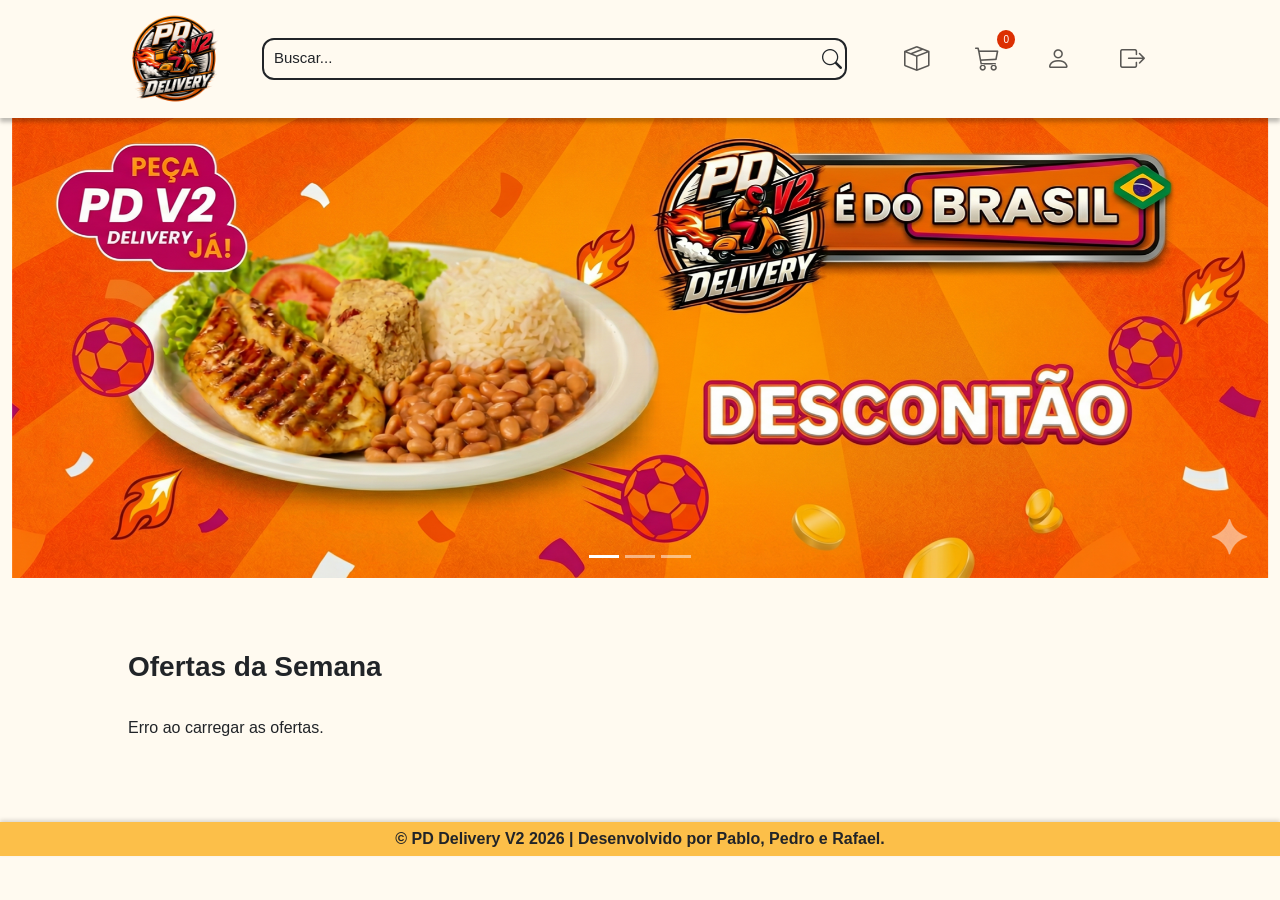
==== index.html @ e3798412 "Merge branch 'develop' into feat_13/tela_perfil" ====
<!doctype html>
<html lang="pt-br">
  <head>
    <meta charset="UTF-8" />
    <meta name="viewport" content="width=device-width, initial-scale=1.0" />
    <title>PD Delivery V2</title>
    <link rel="icon" href="assets/media/icons/fav-icon.png" type="image/png" />

    <!-- Bootstrap -->
    <link
      href="https://cdn.jsdelivr.net/npm/bootstrap@5.3.8/dist/css/bootstrap.min.css"
      rel="stylesheet"
      integrity="sha384-sRIl4kxILFvY47J16cr9ZwB07vP4J8+LH7qKQnuqkuIAvNWLzeN8tE5YBujZqJLB"
      crossorigin="anonymous"
    />
    <link
      rel="stylesheet"
      href="https://cdn.jsdelivr.net/npm/bootstrap-icons@1.13.1/font/bootstrap-icons.min.css"
    />

    <!-- Custom CSS -->
    <link rel="stylesheet" href="css/styles.css" />
    <link rel="stylesheet" href="css/header.css" />
    <link rel="stylesheet" href="css/footer.css" />
    <link rel="stylesheet" href="css/home.css" />

    <!-- Scripts -->
    <script
      src="https://cdn.jsdelivr.net/npm/bootstrap@5.3.8/dist/js/bootstrap.bundle.min.js"
      integrity="sha384-FKyoEForCGlyvwx9Hj09JcYn3nv7wiPVlz7YYwJrWVcXK/BmnVDxM+D2scQbITxI"
      crossorigin="anonymous"
    ></script>

    <!-- Custom JS -->
    <script type="module" src="./js/requiredAuthentication.js"></script>
    <script src="js/scripts.js" defer></script>
    <script type="module" src="/js/components/header.js"></script>
    <script type="module" src="/js/pages/home.js"></script>
    <script type="module" src="/js/components/productCard.js"></script>
  </head>
  <body>
    <!-- HEADER -->
    <header>
      <nav class="navbar navbar-expand-lg">
        <search class="containerSearch">
          <a class="navbar-brand d-block" href="/index.html">
            <img
              src="/assets/media/logo/Logo.png"
              alt="PD Delivery V2"
              id="logo"
            />
          </a>

          <form
            action="/busca/busca-produto.html"
            class="d-flex position-relative inputForm"
          >
            <input
              type="text"
              name="query"
              class="form-control pe-5"
              placeholder="Buscar..."
              aria-label="Pesquisar produtos"
            />
            <button class="btn" type="submit" id="button-search-desktop">
              <i class="bi bi-search"></i>
            </button>
          </form>

          <ul class="navbar-nav align-items-center">
            <li class="nav-item d-block">
              <a href="/pedidos/index.html" class="nav-link"
                ><i class="bi bi-box-seam"></i
              ></a>
            </li>

            <li class="nav-item position-relative">
              <a href="/carrinho/index.html" class="nav-link"
                ><i class="bi bi-cart3"></i
              ></a>
              <span class="cart-badge">0</span>
            </li>

              <li class="nav-item d-block iconProfile">
                <a href="/perfil/perfil.html" class="nav-link"
                  ><i class="bi bi-person"></i
                ></a>
              </li>

              <li class="nav-item d-block logoutLink">
                <a
                  href="/index.html"
                  class="btn nav-link logoutBtn"
                  style="
                    cursor: pointer;
                    border: none;
                    background: none;
                    padding: 0.5rem 0.75rem;
                    "
                >
                  <i class="bi bi-box-arrow-right"></i>
                </a>
              </li>
            </ul>
          </search>
      </nav>
    </header>

    <!-- HERO -->
    <section
      id="carouselIndicators"
      class="carousel slide carousel-fade mLarge"
      data-bs-ride="carousel"
      data-bs-touch="true"
    >
      <div class="carousel-indicators">
        <button
          type="button"
          data-bs-target="#carouselIndicators"
          data-bs-slide-to="0"
          class="active"
          aria-current="true"
          aria-label="Slide 1"
        ></button>
        <button
          type="button"
          data-bs-target="#carouselIndicators"
          data-bs-slide-to="1"
          aria-label="Slide 2"
        ></button>
        <button
          type="button"
          data-bs-target="#carouselIndicators"
          data-bs-slide-to="2"
          aria-label="Slide 3"
        ></button>
      </div>

      <div class="carousel-inner">
        <article class="carousel-item active">
          <a href="#">
            <img
              src="/assets/media/images/tela-principal/slide-01.png"
              class="w-100 sl-d"
              alt="banner promocional de comidas brasileiras"
            />
            <img
              src="/assets/media/images/tela-principal/slide-01.png"
              class="w-100 sl-m"
              alt="banner promocional de comidas brasileiras"
            />
          </a>
        </article>

        <article class="carousel-item">
          <a href="#">
            <img
              src="/assets/media/images/tela-principal/slide-02.png"
              class="w-100 sl-d"
              alt="banner da seleção de pizzas"
            />
            <img
              src="/assets/media/images/tela-principal/slide-02.png"
              class="w-100 sl-m"
              alt="banner da seleção de pizzas"
            />
          </a>
        </article>

        <article class="carousel-item">
          <a href="#">
            <img
              src="/assets/media/images/tela-principal/slide-03.png"
              class="w-100 sl-d"
              alt="banner da sobremesa do dia"
            />
            <img
              src="/assets/media/images/tela-principal/slide-03.png"
              class="w-100 sl-m"
              alt="banner da sobremesa do dia"
            />
          </a>
        </article>
      </div>

      <button
        class="carousel-control-prev d-none d-md-flex"
        type="button"
        data-bs-target="#carouselIndicators"
        data-bs-slide="prev"
      >
        <!-- <i class="bi bi-chevron-left"  aria-hidden="true"></i> -->
        <span class="visually-hidden">Anterior</span>
      </button>

      <button
        class="carousel-control-next d-none d-md-flex"
        type="button"
        data-bs-target="#carouselIndicators"
        data-bs-slide="next"
      >
        <!-- <i class="bi bi-chevron-right"  aria-hidden="true"></i> -->
        <span class="visually-hidden">Próximo</span>
      </button>
    </section>

    <main>
      <!-- OFERTAS SEMANA -->
      <section id="ofertas" class="ofertas">
        <h2 class="title">Ofertas da Semana</h2>

        <div id="cardapio" class="containerCardapio row">
          <!-- CARD PRODUTO -->
        </div>
      </section>
    </main>

    <footer class="bgSecondary">
      <p class="textCenter">
        © PD Delivery V2 2026 | Desenvolvido por Pablo, Pedro e Rafael.
      </p>
    </footer>
  </body>
</html>
---- css/styles.css ----
* {
    margin: 0;
    padding: 0;
    box-sizing: border-box;
    font-family: "DM Sans", sans-serif;
}

html {
    font-size: 62.5%;
}

/* GLOBAL - THEME TOKENS */
:root {
    --txt: #212428;
    --txtLight: #ffffff;
    --txtDark: #212428;
    --txtMuted: #616161;
    --bg: #fffaf0;
    --bg-light: #fffaf0;
    --bg-dark: #141414;
    --bg-header: #fffaf0;
    --bg-card: #E8E8E8;
    --primary: #DC2F02;
    --secondary: #FCBF49;
    --tertiary: #FBD38D;
    --rosa: #D62828;
    --azul: #003049;
    --preto-padrao: #212428;

}

/* GLOBAL - BASE */
body {
    background-color: var(--bg);
    color: var(--txt);
    overflow-x: hidden;
}

/* GLOBAL - DARK MODE OVERRIDES */
body.darkMode {
    --txt: #ffffff;
    --txtLight: #ffffff;
    --txtDark: #000000;
    --txtMuted: #919191;
    --bg: #141414;
    --bg-light: #fffaf0;
    --bg-dark: #141414;
    --bg-header: #141414;
    --bg-card: #252525;
    --primary: #DC2F02;
    --secondary: #FCBF49;
    --tertiary: #FBD38D;
    --rosa: #D62828;
    --azul: #003049;
    --preto-padrao: #212428;
}

.themeToggle {
    display: inline-flex;
    align-items: center;
    gap: 0.5rem;
    border: none;
    background-color: transparent;
    font-weight: 600;
    cursor: pointer;
    transition: all 0.3s ease;
    color: var(--txt);
}

.themeToggle:hover {

    color: var(--txtLight);
}

body.darkMode .themeToggle {
    background-color: transparent;
    color: var(--txt);

}

body.darkMode .themeToggle:hover {
    background-color: transparent;
    color: var(--txtLight);
}

/* GLOBAL - BACKGROUND UTILITIES */
.bg {
    background-color: var(--bg);
    color: var(--txt);
}

.bgLight {
    background-color: var(--bg-light);
    color: var(--txtDark);
}

.bgDark {
    background-color: var(--bg-dark);
    color: var(--txtLight);
}

.bgPrimary {
    background-color: var(--primary);
    color: var(--txtLight);
}

.bgSecondary {
    background-color: var(--secondary);
    color: var(--txt);
}

.bgTertiary {
    background-color: var(--tertiary);
    color: var(--txt);
}

.bgHeader {
    background-color: var(--bg-header);
    color: var(--txt);
}

.txtLight {
    color: var(--txtLight);
}

.txtDark {
    color: var(--txt);
}

.txtMuted {
    color: var(--txtMuted);
}

.txtInvisible {
    color: transparent;
}

.btnPrimary {
    background-color: var(--primary);
    color: var(--txtLight);
    border: none;
    text-decoration: none;
    padding: 10px 24px;
    border-radius: 12px;
    cursor: pointer;
    transition: background-color 0.3s ease;
    display: inline-block;
}

.btnPrimary.disable {
    background-color: var(--txtMuted);
    color: var(--bg);
    pointer-events: none;
}

.btnPrimary:hover {
    background: #DC2F02;
    box-shadow: 0 0 12px 0 #DC2F02;
}

.btnPrimary:active {
    border-radius: 12px;
    background: #DC2F02;
    box-shadow: -4px 4px 2px 0 rgba(0, 0, 0, 0.25) inset;
}

.btnPrimaryOutline {
    background-color: transparent;
    display: inline-block;
    color: var(--primary);
    border: 3px solid var(--primary);
    padding: 8px 22px;
    border-radius: 12px;
    cursor: pointer;
    transition:
        all 0.1s ease,
        color 0.1s ease;
}

.btnPrimaryOutline:hover {
    background-color: var(--primary) !important;
    color: var(--txtLight) !important;
    border: 3px solid var(--primary) !important;
}

.btnPrimaryOutline:active {
    border-radius: 12px;
    background: transparent;
    box-shadow: 0 0 0 3px rgba(255, 0, 0, 0.25);
}

.btnPrimaryOutline.darkmode:hover {
    background-color: var(--primary) !important;
    color: var(--txtLight) !important;
    border: 3px solid var(--txt) !important;
}

.btnSecondary {
    background-color: var(--azul);
    color: var(--txtLight);
    border: none;
    text-decoration: none;
    padding: 10px 24px;
    border-radius: 12px;
    cursor: pointer;
    transition: background-color 0.3s ease;
    display: inline-block;
}

.btnSecondary:hover {
    background: var(--azul);
    box-shadow: 0 0 12px 0 var(--azul);
}

.btnSecondary:active {
    border-radius: 12px;
    background: var(--azul);
    box-shadow: -4px 4px 2px 0 rgba(0, 0, 0, 0.25) inset;
}

.btnSecondaryOutline {
    background-color: transparent;
    display: inline-block;
    color: var(--azul);
    border: 3px solid var(--azul);
    padding: 8px 22px;
    border-radius: 12px;
    cursor: pointer;
    transition:
        all 0.1s ease,
        color 0.1s ease;
}

.btnSecondaryOutline:hover {
    background-color: var(--azul) !important;
    color: var(--txtLight) !important;
    border: 3px solid var(--azul) !important;
}

.btnSecondaryOutline:active {
    border-radius: 12px;
    background: transparent;
    box-shadow: 0 0 0 3px rgba(0, 48, 73, 0.25);
}

.btnSecondaryOutline.darkmode:hover {
    background-color: var(--azul) !important;
    color: var(--txtLight) !important;
    border: 3px solid var(--txt) !important;
}

.link2 {
    color: var(--txt);
    font-weight: 600;
    text-decoration: none;
    cursor: pointer;
}

.link {
    color: var(--primary);
    text-decoration: none;
    cursor: pointer;
    transition: color 0.3s ease;
}

.link:hover {
    color: rgb(255, 94, 0);
}

.link.darkmode {
    color: var(--tertiary);
}

.link.darkmode:hover {
    color: var(--primary);
}


.mainTitle {
    font-size: 42px;
    font-weight: bold;
}

.title {
    font-size: 28px;
    font-weight: bold;
}

.subTitle {
    font-size: 32px;
    font-weight: 600;
}

.subTitleCard {
    font-size: 18px;
    font-weight: 600;
}

.cardTitle {
    font-size: 24px;
    font-weight: bold;
}

.subTitleCard {
    font-size: 20px;
    font-weight: 600;
}

.cardLabel {
    font-size: 16px;
    font-weight: normal;
}

.btnText {
    font-size: 20px;
    font-weight: 600;
}

.textCenter {
    text-align: center;
}

.font36 {
    font-size: 36px;
    font-weight: bold;
}

.font20 {
    font-size: 20px;
    font-weight: normal;
}

.txtFooter {
    font-size: 14px;
    color: var(--txtMuted);
}

p {
    font-size: 1.6rem;
}

.mLarge {
    margin-bottom: 72px;
}

.mSmall {
    margin-bottom: 32px;
}

.mb24 {
    margin-bottom: 24px;
}

.red {
    color: var(--primary);
}

input,
textarea,
input.form-control {
    padding: 0px 10px !important;
    border-radius: 12px !important;
    border: 2px solid var(--txt) !important;
    outline: none;
    background-color: transparent !important;
    color: var(--txt) !important;
    font-size: 1.2rem;
    max-height: 45px;
}

input::placeholder,
textarea::placeholder {
    color: var(--txtMuted-dark) !important;
    font-size: 1.5rem;
}

input:focus,
textarea:focus {
    background-color: var(--text-dark) !important;
    color: var(--txt) !important;
    box-shadow: 0 0 0 0.2rem rgba(110, 159, 216, 0.25);
}

select {
    padding: 10px !important;
    color: var(--txtMuted) !important;
    border-radius: 12px !important;
    border: 2px solid var(--secondary) !important;
    outline: none !important;
    background-color: var(--bg) !important;
}

@media (max-width: 992px) {

    .btnPrimary {
        padding: 8px 14px;
    }

    .btnPrimaryOutline {
        padding: 8px 14px;
    }

    .btnSecondary {
        padding: 8px 14px;
    }

    .btnSecondaryOutline {
        padding: 8px 14px;
    }

    .mainTitle {
        font-size: 28px;
        font-weight: bold;
    }

    .subTitle {
        font-size: 18px;
        font-weight: 600;
    }

    .title {
        font-size: 28px;
        font-weight: bold;
    }

    .cardTitle {
        font-size: 22px;
        font-weight: bold;
    }

    .subTitleCard {
        font-size: 18px;
        font-weight: 600;
    }

    .cardLabel {
        font-size: 14px;
    }

    .btnText {
        font-size: 18px;
        font-weight: 600;
    }

    .mLarge {
        margin-bottom: 48px;
    }

    .mSmall {
        margin-bottom: 26px;
    }

}

@media (max-width: 576px) {

    .btnPrimary {
        font-size: small;
        padding: 8px 12px;
    }

    .btnPrimaryOutline {
        padding: 8px 12px;
    }

    .btnSecondary {
        padding: 8px 12px;
    }

    .btnSecondaryOutline {
        padding: 8px 12px;
    }

    .mainTitle {
        font-size: 26px;
        font-weight: bold;
    }

    .subTitle {
        font-size: 16px;
        font-weight: 600;
    }

    .subTitleCard {
        font-size: 16px;
        font-weight: 600;
    }

    .title {
        font-size: 24px;
        font-weight: bold;
    }

    .cardTitle {
        font-size: 20px;
    }

    .cardLabel {
        font-size: 12px;
    }
    
    p {
        font-size: 1.4rem;
    }

    .mLarge {
        margin-bottom: 32px;
    }

    .mSmall {
        margin-bottom: 12px;
    }
}


.loading{
    position: fixed;
    z-index: 999;
    top: 0;
    left:0;
    width: 100vw;
    height: 100vh;
    background-color: rgba(0, 0, 0, 0.6);
    display: flex;
    align-items: center;
    justify-content: center;
}

.hide{
    display: none;
}

.loading .spinner-content{
    width: 60px;
    height: 60px;
    background-color: var(--primary);
    border-radius: 12px;
    display: flex;
    align-items: center;
    justify-content: center;
}
---- css/header.css ----
header {
    width: 100%;
    display: flex;
    justify-content:space-around;
    background-color: var(--bg-header);
    z-index: 100;
    padding-top: 1rem;
    padding-bottom: 1rem;
    position: fixed;

    margin: 0;
    top: 0;
}

header .navbar {
    display: flex;
    flex-direction: row;
    align-items: center;
    justify-content: space-around;
    width: 100%;
    max-width: 1400px;
    padding: 2.5rem 2rem;
}

header .navbar #logo {
    height: auto;
    width: 54px;

}

header .navbar .containerSearch {
    display: flex;
    justify-content: space-around;
    width: 90%;
    flex-grow: 1;
}

header .navbar .containerSearch ul {
    display: flex;
    flex-direction: row;
    align-items: center;
    justify-content: center;
    gap: 1.6rem;
}

header .navbar .containerSearch .inputForm {
    position: relative !important;
    display: flex;
    width: 100%;
    margin-right: 2rem;
}

header .navbar .containerSearch input {
    width: 100%;
    height: 42px;
    border: 2px solid var(--bg);
    border-radius: 8px;
    padding: 0.8rem 50px 0.8rem 1rem !important;
    margin: 1rem 0;
}

header span.cart-badge {
    position: absolute;
    top: -5px;
    right: -10px;
    background-color: var(--primary);
    color: white;
    border-radius: 50%;
    padding: 2px 6px;
    font-size: 10px;
}

header .navbar .containerSearch .inputForm button {
    position: absolute !important;
    right: 5px;
    top: 50% !important;
    transform: translateY(-50%) !important;
    background: transparent !important;
    border: none !important;
    padding: 0;
    height: 100%;
    width: 40px;
    display: flex;
    align-items: center;
    justify-content: center;
    z-index: 10;
    cursor: pointer;
}

header .navbar .containerSearch input::placeholder {
    color: var(--txt-muted);
}

header .navbar .containerSearch button i {
    font-size: 2rem;
    font-weight: bold;
}

header .navbar i {
    font-size: 2rem;
    font-weight: bold;
}

header .navbar .navbar-toggler {
    border: none;
    color: var(--primary) !important;
    font-size: 2rem;
    background-color: transparent;
    width: 40px;
}

.navbar-toggler-icon {
    background-image: url("data:image/svg+xml;charset=utf8,%3Csvg viewBox='0 0 32 32' xmlns='http://www.w3.org/2000/svg'%3E%3Cpath stroke='rgb(153, 1, 0)' stroke-width='2' stroke-linecap='round' stroke-miterlimit='10' d='M4 8h24M4 16h24M4 24h24'/%3E%3C/svg%3E") !important;
}

header .navbar #navbarNav li a {
    position: relative;
    color: var(--secondary);
    font-size: 20px;
    text-decoration: none;
    list-style: none;
}

header .navbar #navbarNav li a::after {
    content: "";
    position: absolute;
    width: 0;
    height: 2px;
    bottom: -4px;
    left: 0;
    transition: all 0.3s ease-out;
}

.containerSearch .navbar-nav li a:hover::after {
    width: 98%;
}

.containerSearch .navbar-nav li a {
    position: relative;
    font-size: 1.6rem;
    text-decoration: none;
    list-style: none;
}

menu ul {
    display: flex;
    flex-direction: row;
    align-items: flex-start;
    justify-content: flex-start;
    gap: 1rem;
}



@media (min-width: 768px) {

    header {
        border-radius: 0px;
        box-shadow: 0 4px 4px 0 rgba(0, 0, 0, 0.25);
        position: relative;
    }

    header .navbar {
        padding: 1.8rem 12.8rem;
    }

    header .navbar {
        display: flex;
        flex-direction: column;
        align-items: center;
        justify-content:stretch;
        gap: 1rem;
        margin: 0;
        padding: 0 128px;

    }

    header .navbar #logo {
        height: auto;
        width: 92px;

    }

    header .navbar .containerSearch {
        display: flex;
        flex-direction: row;
        align-items: center;
        justify-content: space-between;
        gap: 3.2rem;
        width: 100%;
        flex-grow: 1;
    }

    header .navbar .containerSearch .inputForm {
        width: 100%;
        margin-right: 0;
    }


    header .navbar i {
        font-size: 2.5rem;
        font-weight: bold;
        color: var(--preto-fosco);
        margin-left: 2rem;
    }


    header .navbar .containerSearch .navbar-nav li a {
        display: flex;
        flex-direction: row;
        align-items: center;
        justify-content: center;
        gap: 0.8rem;
        white-space: nowrap;
        font-size: 2.6rem;
    }

    header .navbar #navbarNav li a:hover,
    .nav-item:hover>a,
    .nav-item:hover>a>i {
        color: var(--tertiary) !important;
    }

    header .navbar #navbarNav li a::after,
    .nav-link::after {
        content: "";
        position: absolute;
        width: 0;
        height: 2px;
        bottom: 0;
        left: 0;
        background: var(--primary);
        transition: all 0.3s ease-out;
    }

    header .navbar #navbarNav li a:hover::after {
        width: 90%;
    }

    header .navbar .navbar-nav,
    header .navbar #navbarNav li a i {
        color: var(--secondary);
        white-space: nowrap;
    }

}

/* DARK MODE - HEADER  */

body.darkMode header .navbar #navbarNav li a,
body.darkMode header .navbar .containerSearch .navbar-nav li a,
body.darkMode header .navbar i,
body.darkMode header .navbar .containerSearch button i {
    color: var(--txtLight) !important;
}

body.darkMode header .navbar #navbarNav li a::after,
.nav-link::after {
    background: var(--txtLight);
}


body.darkMode .navbar-toggler-icon {
    filter: invert(1) brightness(500%);
}
---- css/footer.css ----
footer {
  padding: 0.5rem;
  display: flex;
  justify-content: center;
  align-items: center;
  box-shadow: 0 -2px 4px rgba(0, 0, 0, 0.15);
  vertical-align: middle;
  margin-top: 7.2rem;
}

footer p {
  margin: 0;
  font-weight: 600;
}

@media (max-width: 768px) {
  footer {
    margin-top: 3.2rem;
  }
}
---- css/home.css ----
/* HERO - carousel */

@media(min-width:577px) {
  .sl-d {
    display: block;
    max-height: 460px;
    object-fit: contain;
  }

  .sl-m {
    display: none;
  }
}


@media(max-width:767px) {
  .sl-m {
    display: block;
    max-height: 350px;
    margin-top: 128px;
    object-fit: contain;
  }

  .sl-d {
    display: none;
  }
}

.carousel-control-prev i {
  background-color: var(--bg-light);
  color: var(--azul);
  font-size: 2.2rem;
  font-weight: 900;
  border-radius: 20%;
  padding: 0.5rem;
}

.carousel-control-next i {
  background-color: var(--bg-light);
  color: var(--azul);
  font-size: 2.2rem;
  font-weight: 900;
  border-radius: 20%;
  padding: 0.5rem;
}

/* CARD PRODUTO */
.cardProduto {
  position: relative;
  border-radius: 12px;
  overflow: hidden;
  box-shadow: 0 4px 4px 0 rgba(0, 0, 0, 0.25);
  transition: transform 0.2s ease, box-shadow 0.2s ease;
  width: 200px;
  background-color: var(--bg-light);
  padding: 0;
}

.containerImgProduto {
  position: relative;
  width: 100%;
}

.cardProduto .imgProduto {
  width: 100%;
  height: 143px;
  object-fit: cover;
}

.btnFavorito {
  position: absolute;
  top: 12px;
  left: 12px;
  background: transparent;
  border: none;
  cursor: pointer;
  padding: 0;
  z-index: 2;
  transition: transform 0.2s ease;
}

.btnFavorito .iconeFavorito {
  font-size: 2.2rem;
  color: var(--bg-light);

  filter: drop-shadow(0px 2px 4px rgba(0, 0, 0, 0.6));
  transition: color 0.3s ease;
}

.btnFavorito:hover {
  transform: scale(1.1);
}

.cardProduto .infoProduto {
  padding: 12px;
}

.cardProduto .infoProduto .nomeProduto {
  font-size: 1.8rem;
}

.cardProduto .infoProduto .precoProduto {
  font-size: 1.6rem;
  margin: 0;
}

.precoOriginal {
  text-decoration: line-through;
  color: #999;
  font-size: 1.2rem;
}

@media(max-width: 576px) {

  .cardProduto {
    width: 162px;
  }


  .cardProduto .imgProduto {
    height: 136px;
  }

  .cardProduto .infoProduto {
    padding: 0.8rem;
  }

  .cardProduto .infoProduto .nomeProduto {
    font-size: 1.6rem;
  }

  .cardProduto .infoProduto .precoProduto {
    margin: 0;
  }

}

main {
  max-width: 1440px;
  margin: 0 auto;
}

/* OFERTAS SEMANA */
.ofertas {
  display: flex;
  flex-direction: column;
  gap: 3.2rem;
  margin: 0 12.8rem;
}

.ofertas .title {
  margin: 0;
}

.containerCardapio {
  display: flex;
  flex-direction: row;
  gap: 2.4rem;
}

@media(max-width: 768px) {
  .ofertas {
    margin: 0 6.4rem;
  }
}

@media(max-width: 576px) {
  .ofertas {
    gap: 2.4rem;
    margin: 0 2.4rem;
  }

  .ofertas .title {
    margin: 0;
  }

  .containerCardapio {
    gap: 1.2rem;
  }
}
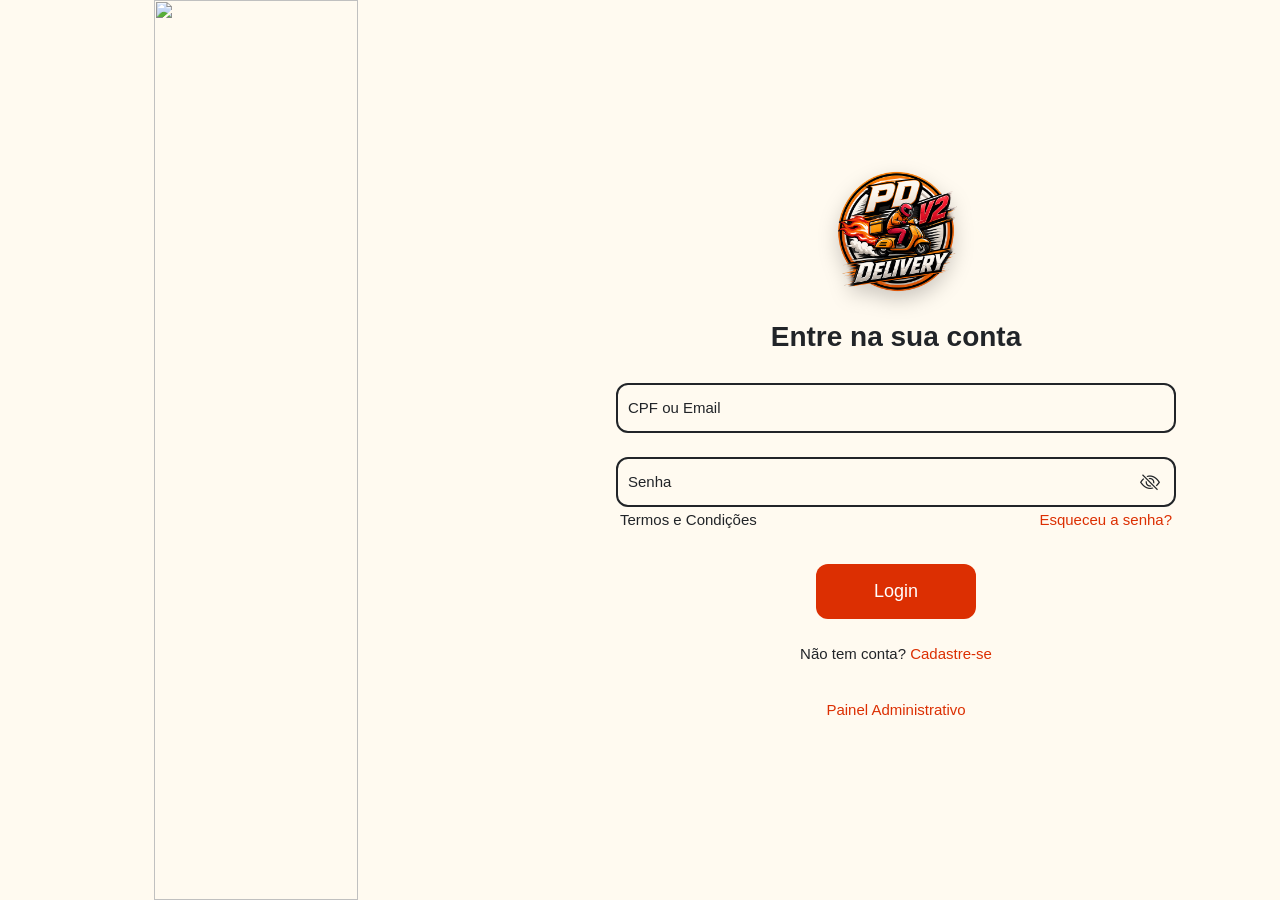
==== commit bb02e53b: "feat: tela de busca" ====
--- a/index.html
+++ b/index.html
@@ -52,7 +52,7 @@
           </a>
 
           <form
-            action="/busca/busca-produto.html"
+            action="/busca/index.html"
             class="d-flex position-relative inputForm"
           >
             <input
@@ -215,7 +215,7 @@
       </section>
     </main>
 
-    <footer class="bgSecondary">
+    <footer>
       <p class="textCenter">
         © PD Delivery V2 2026 | Desenvolvido por Pablo, Pedro e Rafael.
       </p>
--- a/css/styles.css
+++ b/css/styles.css
@@ -365,7 +365,7 @@
     background-color: transparent !important;
     color: var(--txt) !important;
     font-size: 1.2rem;
-    max-height: 45px;
+    max-height: 50px;
 }
 
 input::placeholder,
@@ -385,7 +385,7 @@
     padding: 10px !important;
     color: var(--txtMuted) !important;
     border-radius: 12px !important;
-    border: 2px solid var(--secondary) !important;
+    border: 2px solid var(--primary) !important;
     outline: none !important;
     background-color: var(--bg) !important;
 }
@@ -450,6 +450,13 @@
         margin-bottom: 26px;
     }
 
+}
+
+
+@media (max-width: 768px) {
+    main {
+        margin-top: 15rem !important;
+    }
 }
 
 @media (max-width: 576px) {
--- a/css/footer.css
+++ b/css/footer.css
@@ -1,3 +1,7 @@
+main {
+  min-height: calc(100vh - 29.7rem);
+}
+
 footer {
   padding: 0.5rem;
   display: flex;
--- a/css/home.css
+++ b/css/home.css
@@ -67,29 +67,6 @@
   object-fit: cover;
 }
 
-.btnFavorito {
-  position: absolute;
-  top: 12px;
-  left: 12px;
-  background: transparent;
-  border: none;
-  cursor: pointer;
-  padding: 0;
-  z-index: 2;
-  transition: transform 0.2s ease;
-}
-
-.btnFavorito .iconeFavorito {
-  font-size: 2.2rem;
-  color: var(--bg-light);
-
-  filter: drop-shadow(0px 2px 4px rgba(0, 0, 0, 0.6));
-  transition: color 0.3s ease;
-}
-
-.btnFavorito:hover {
-  transform: scale(1.1);
-}
 
 .cardProduto .infoProduto {
   padding: 12px;
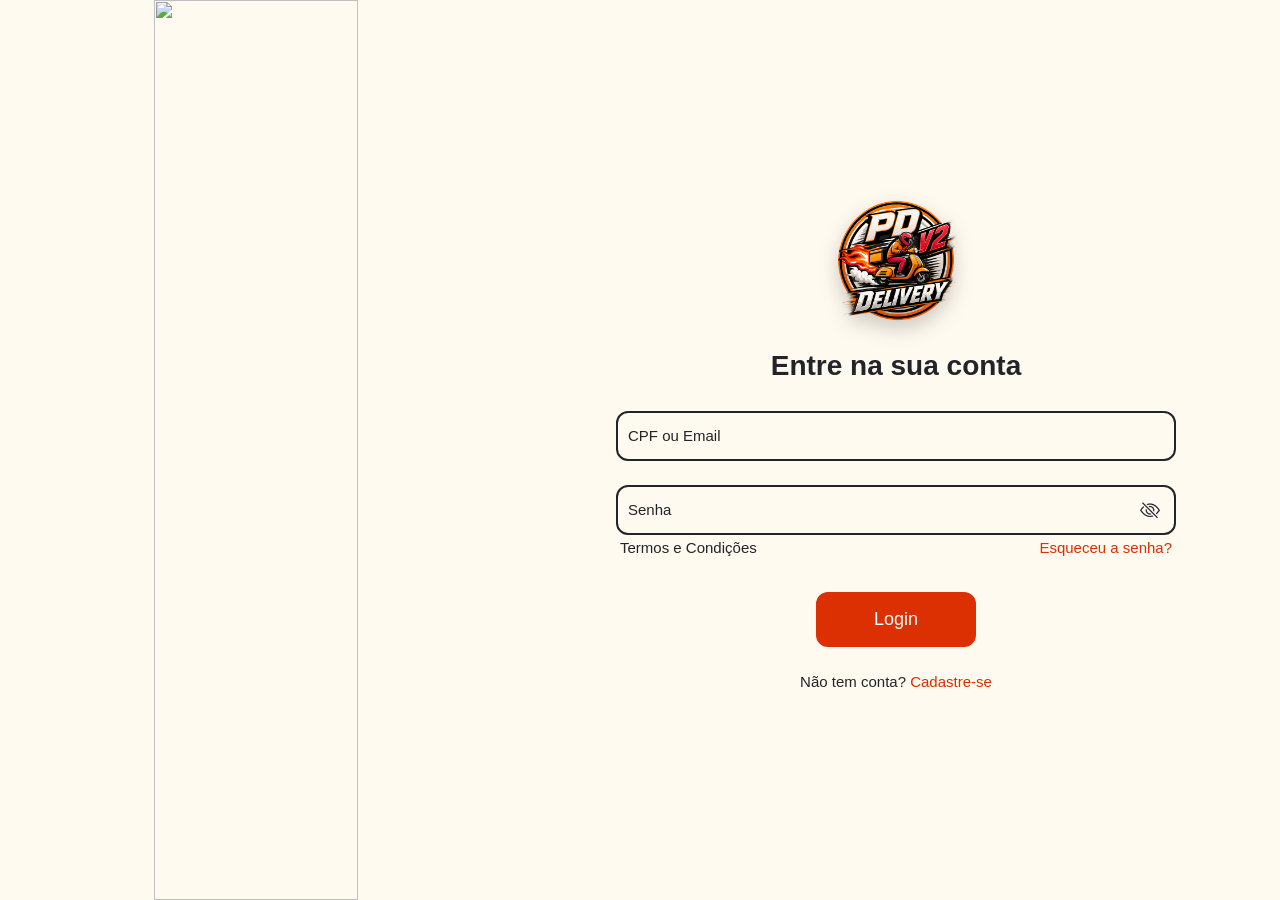
==== commit 8bbbc809: "fix: remover script desnecessário e corrigir classes de controle do carousel" ====
--- a/index.html
+++ b/index.html
@@ -33,7 +33,6 @@
 
     <!-- Custom JS -->
     <script type="module" src="./js/requiredAuthentication.js"></script>
-    <script src="js/scripts.js" defer></script>
     <script type="module" src="/js/components/header.js"></script>
     <script type="module" src="/js/pages/home.js"></script>
     <script type="module" src="/js/components/productCard.js"></script>
@@ -59,7 +58,7 @@
               type="text"
               name="query"
               class="form-control pe-5"
-              placeholder="Buscar..."
+              placeholder="O que você está procurando?"
               aria-label="Pesquisar produtos"
             />
             <button class="btn" type="submit" id="button-search-desktop">
@@ -184,7 +183,7 @@
       </div>
 
       <button
-        class="carousel-control-prev d-none d-md-flex"
+        class="carousel-control-prev d-lgnone d-md-flex"
         type="button"
         data-bs-target="#carouselIndicators"
         data-bs-slide="prev"
@@ -194,7 +193,7 @@
       </button>
 
       <button
-        class="carousel-control-next d-none d-md-flex"
+        class="carousel-control-next d-lg-none d-md-flex"
         type="button"
         data-bs-target="#carouselIndicators"
         data-bs-slide="next"
@@ -209,7 +208,7 @@
       <section id="ofertas" class="ofertas">
         <h2 class="title">Ofertas da Semana</h2>
 
-        <div id="cardapio" class="containerCardapio row">
+        <div id="cardapio" class="containerCardapio">
           <!-- CARD PRODUTO -->
         </div>
       </section>
--- a/css/styles.css
+++ b/css/styles.css
@@ -145,6 +145,7 @@
     cursor: pointer;
     transition: background-color 0.3s ease;
     display: inline-block;
+    font-size: 16px;
 }
 
 .btnPrimary.disable {
@@ -205,6 +206,7 @@
     cursor: pointer;
     transition: background-color 0.3s ease;
     display: inline-block;
+    font-size: 1.6rem;
 }
 
 .btnSecondary:hover {
@@ -229,6 +231,8 @@
     transition:
         all 0.1s ease,
         color 0.1s ease;
+
+    font-size: 1.6rem;
 }
 
 .btnSecondaryOutline:hover {
@@ -465,17 +469,19 @@
         font-size: small;
         padding: 8px 12px;
     }
-
+    
     .btnPrimaryOutline {
         padding: 8px 12px;
     }
-
+    
     .btnSecondary {
         padding: 8px 12px;
+        font-size: small;
     }
 
     .btnSecondaryOutline {
         padding: 8px 12px;
+        font-size: small;
     }
 
     .mainTitle {
@@ -505,7 +511,7 @@
     .cardLabel {
         font-size: 12px;
     }
-    
+
     p {
         font-size: 1.4rem;
     }
@@ -520,11 +526,11 @@
 }
 
 
-.loading{
+.loading {
     position: fixed;
     z-index: 999;
     top: 0;
-    left:0;
+    left: 0;
     width: 100vw;
     height: 100vh;
     background-color: rgba(0, 0, 0, 0.6);
@@ -533,11 +539,11 @@
     justify-content: center;
 }
 
-.hide{
+.hide {
     display: none;
 }
 
-.loading .spinner-content{
+.loading .spinner-content {
     width: 60px;
     height: 60px;
     background-color: var(--primary);
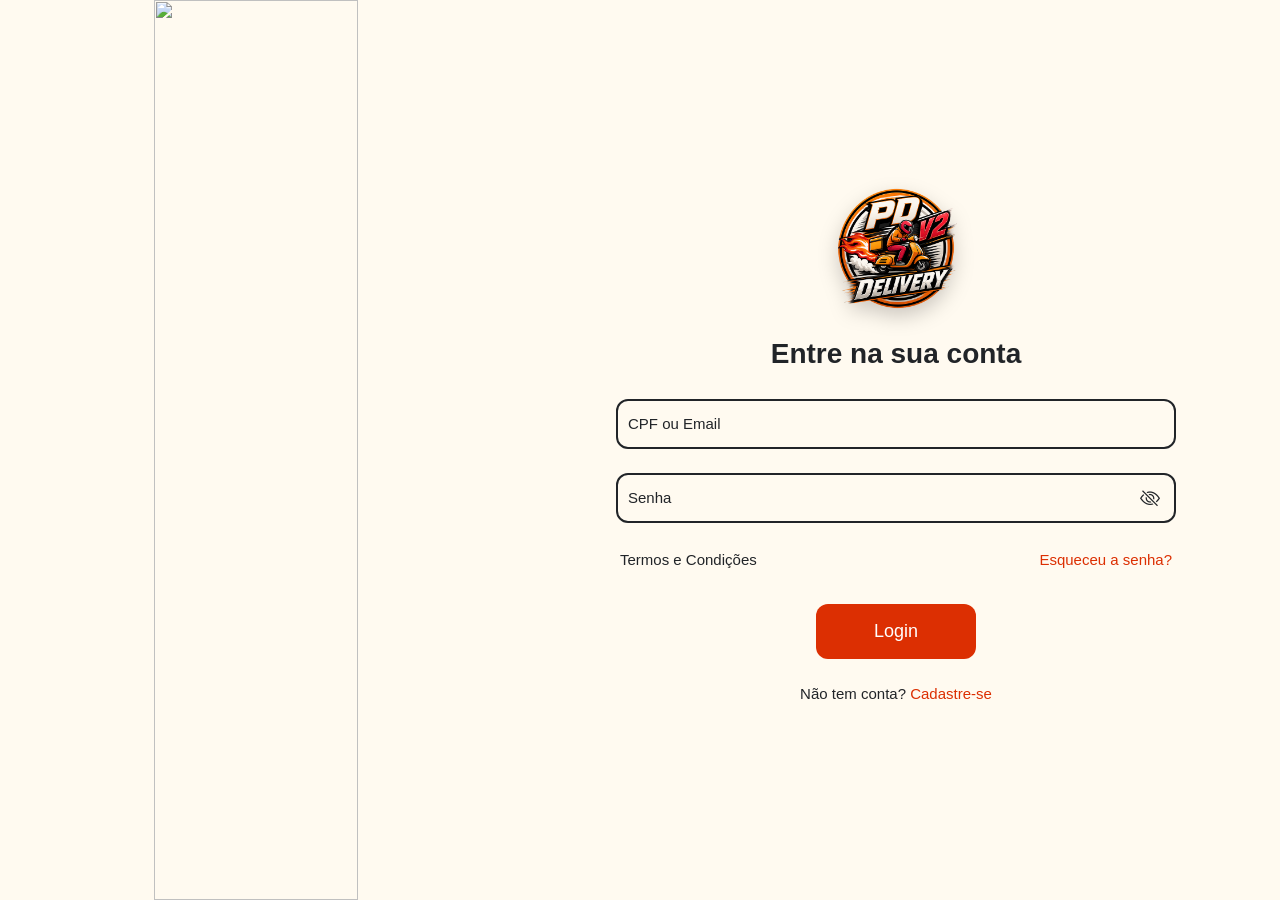
==== commit b801dc56: "fix: atualizar links do carousel para redirecionar para páginas de busca específicas" ====
--- a/index.html
+++ b/index.html
@@ -137,7 +137,7 @@
 
       <div class="carousel-inner">
         <article class="carousel-item active">
-          <a href="#">
+          <a href="/busca/index.html?query=brasileira">
             <img
               src="/assets/media/images/tela-principal/slide-01.png"
               class="w-100 sl-d"
@@ -152,7 +152,7 @@
         </article>
 
         <article class="carousel-item">
-          <a href="#">
+          <a href="/busca/index.html?query=pizza">
             <img
               src="/assets/media/images/tela-principal/slide-02.png"
               class="w-100 sl-d"
@@ -167,7 +167,7 @@
         </article>
 
         <article class="carousel-item">
-          <a href="#">
+          <a href="/busca/index.html?query=sobremesa">
             <img
               src="/assets/media/images/tela-principal/slide-03.png"
               class="w-100 sl-d"
@@ -183,7 +183,7 @@
       </div>
 
       <button
-        class="carousel-control-prev d-lgnone d-md-flex"
+        class="carousel-control-prev d-none d-md-flex"
         type="button"
         data-bs-target="#carouselIndicators"
         data-bs-slide="prev"
@@ -193,7 +193,7 @@
       </button>
 
       <button
-        class="carousel-control-next d-lg-none d-md-flex"
+        class="carousel-control-next d-none d-md-flex"
         type="button"
         data-bs-target="#carouselIndicators"
         data-bs-slide="next"
--- a/css/styles.css
+++ b/css/styles.css
@@ -145,7 +145,7 @@
     cursor: pointer;
     transition: background-color 0.3s ease;
     display: inline-block;
-    font-size: 16px;
+    font-size: 22px;
 }
 
 .btnPrimary.disable {
@@ -171,6 +171,7 @@
     color: var(--primary);
     border: 3px solid var(--primary);
     padding: 8px 22px;
+    font-size: 22px;
     border-radius: 12px;
     cursor: pointer;
     transition:
@@ -206,7 +207,7 @@
     cursor: pointer;
     transition: background-color 0.3s ease;
     display: inline-block;
-    font-size: 1.6rem;
+    font-size: 22px;
 }
 
 .btnSecondary:hover {
@@ -232,7 +233,7 @@
         all 0.1s ease,
         color 0.1s ease;
 
-    font-size: 1.6rem;
+    font-size: 22px;
 }
 
 .btnSecondaryOutline:hover {
@@ -316,7 +317,7 @@
 }
 
 .btnText {
-    font-size: 20px;
+    font-size: 22px;
     font-weight: 600;
 }
 
@@ -472,6 +473,7 @@
     
     .btnPrimaryOutline {
         padding: 8px 12px;
+        font-size: small;
     }
     
     .btnSecondary {
--- a/css/header.css
+++ b/css/header.css
@@ -262,4 +262,16 @@
 
 body.darkMode .navbar-toggler-icon {
     filter: invert(1) brightness(500%);
+}
+
+@media (max-width: 992px) {
+    .navbar{
+        padding: 0 6rem !important;
+    }
+}
+
+@media (max-width: 576px) {
+    .navbar{
+        padding: 0 2rem !important;
+    }
 }
--- a/css/home.css
+++ b/css/home.css
@@ -1,24 +1,26 @@
 /* HERO - carousel */
 
-@media(min-width:577px) {
+@media(min-width: 768px) {
   .sl-d {
     display: block;
-    max-height: 460px;
-    object-fit: contain;
+    width: 100%;
+    max-height: 440px;
+    object-fit: cover; 
+    object-position: center center;
   }
-
   .sl-m {
     display: none;
   }
 }
 
-
-@media(max-width:767px) {
+@media(max-width: 767px) {
   .sl-m {
     display: block;
-    max-height: 350px;
+    width: 100%;
     margin-top: 128px;
-    object-fit: contain;
+
+    aspect-ratio: 1574 / 570;
+    object-fit: cover;
   }
 
   .sl-d {
@@ -26,33 +28,25 @@
   }
 }
 
-.carousel-control-prev i {
-  background-color: var(--bg-light);
-  color: var(--azul);
-  font-size: 2.2rem;
-  font-weight: 900;
-  border-radius: 20%;
-  padding: 0.5rem;
-}
-
-.carousel-control-next i {
-  background-color: var(--bg-light);
-  color: var(--azul);
-  font-size: 2.2rem;
-  font-weight: 900;
-  border-radius: 20%;
-  padding: 0.5rem;
+.carousel-inner {
+  max-width: 1184px;
+  margin: 0 auto; 
+  background-color: var(--bg-light); 
 }
 
 /* CARD PRODUTO */
+
 .cardProduto {
   position: relative;
+  background-color: var(--bg-light);
   border-radius: 12px;
   overflow: hidden;
   box-shadow: 0 4px 4px 0 rgba(0, 0, 0, 0.25);
   transition: transform 0.2s ease, box-shadow 0.2s ease;
-  width: 200px;
-  background-color: var(--bg-light);
+  width: 100%;
+  height: 100%;
+  display: flex;
+  flex-direction: column;
   padding: 0;
 }
 
@@ -63,13 +57,15 @@
 
 .cardProduto .imgProduto {
   width: 100%;
-  height: 143px;
+  height: 160px;
   object-fit: cover;
 }
 
-
 .cardProduto .infoProduto {
-  padding: 12px;
+  padding: 16px;
+  display: flex;
+  flex-direction: column;
+  flex-grow: 1;
 }
 
 .cardProduto .infoProduto .nomeProduto {
@@ -89,32 +85,28 @@
 
 @media(max-width: 576px) {
 
-  .cardProduto {
-    width: 162px;
-  }
-
-
   .cardProduto .imgProduto {
-    height: 136px;
+    height: 120px;
   }
 
   .cardProduto .infoProduto {
-    padding: 0.8rem;
+    padding: 10px;
   }
 
   .cardProduto .infoProduto .nomeProduto {
-    font-size: 1.6rem;
+    font-size: 1.4rem;
   }
 
   .cardProduto .infoProduto .precoProduto {
     margin: 0;
+    font-size: 1.4rem;
   }
 
 }
 
 main {
   max-width: 1440px;
-  margin: 0 auto;
+  margin: 0 auto !important;
 }
 
 /* OFERTAS SEMANA */
@@ -129,10 +121,12 @@
   margin: 0;
 }
 
+
 .containerCardapio {
-  display: flex;
-  flex-direction: row;
+  display: grid;
+  grid-template-columns: repeat(auto-fill, minmax(180px, 1fr));
   gap: 2.4rem;
+  width: 100%;
 }
 
 @media(max-width: 768px) {
@@ -144,7 +138,7 @@
 @media(max-width: 576px) {
   .ofertas {
     gap: 2.4rem;
-    margin: 0 2.4rem;
+    margin: 0 1.6rem;
   }
 
   .ofertas .title {
@@ -152,6 +146,9 @@
   }
 
   .containerCardapio {
-    gap: 1.2rem;
+    grid-template-columns: repeat(2, 1fr);
+    gap: 2.4rem;
   }
+
+
 }
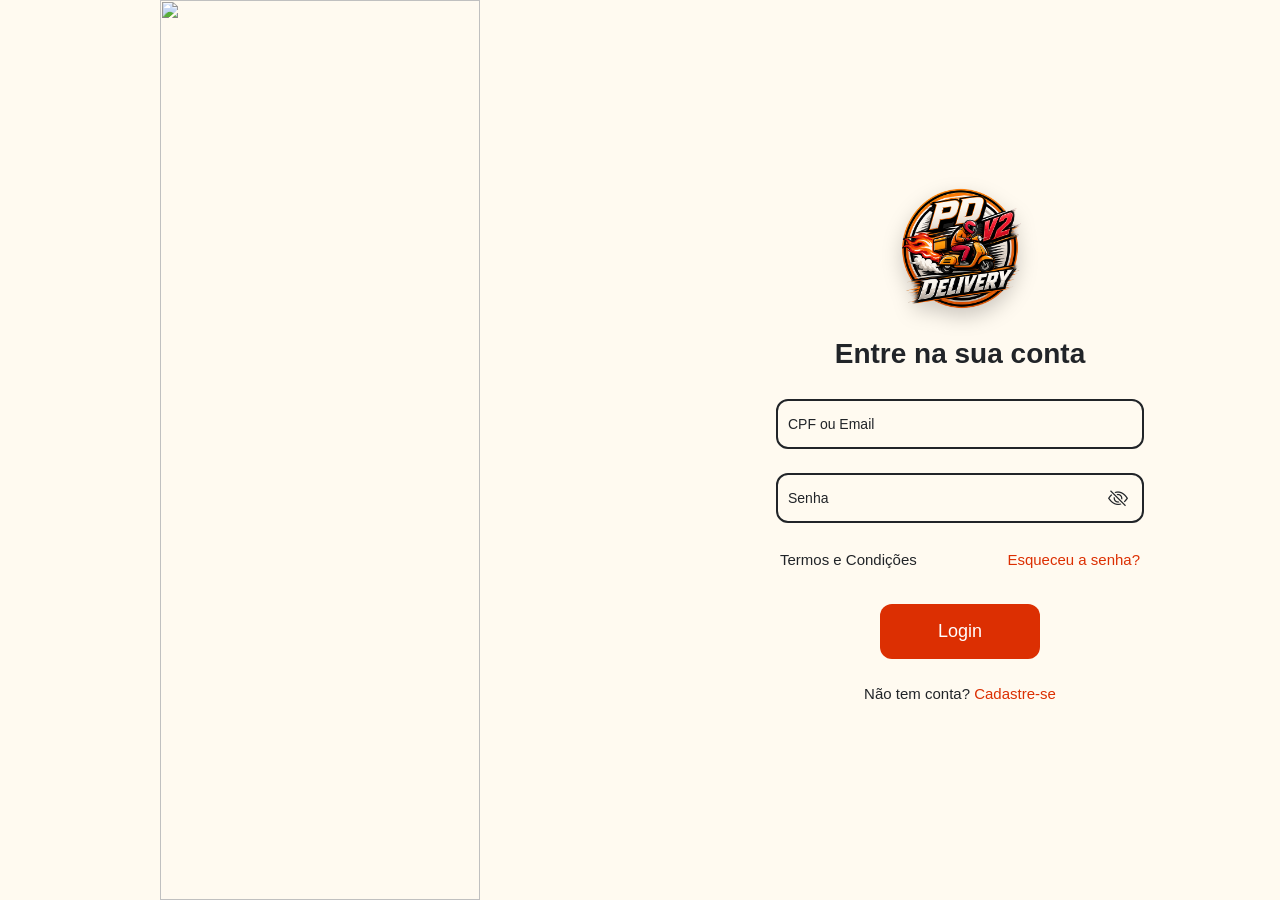
==== commit 24419bfe: "fix: atualizar links para "Meus Pedidos" nas páginas" ====
--- a/index.html
+++ b/index.html
@@ -33,6 +33,7 @@
 
     <!-- Custom JS -->
     <script type="module" src="./js/requiredAuthentication.js"></script>
+    <script type="module" src="./js/requiredOnlyClient.js"></script>
     <script type="module" src="/js/components/header.js"></script>
     <script type="module" src="/js/pages/home.js"></script>
     <script type="module" src="/js/components/productCard.js"></script>
@@ -68,7 +69,7 @@
 
           <ul class="navbar-nav align-items-center">
             <li class="nav-item d-block">
-              <a href="/pedidos/index.html" class="nav-link"
+              <a href="/pedidos/meus-pedidos.html" class="nav-link"
                 ><i class="bi bi-box-seam"></i
               ></a>
             </li>
--- a/css/styles.css
+++ b/css/styles.css
@@ -110,8 +110,8 @@
 }
 
 .bgTertiary {
-    background-color: var(--tertiary);
-    color: var(--txt);
+    background-color: var(--azul);
+    color: var(--txtLight);
 }
 
 .bgHeader {
@@ -145,7 +145,8 @@
     cursor: pointer;
     transition: background-color 0.3s ease;
     display: inline-block;
-    font-size: 22px;
+    font-size: 16px;
+    text-decoration: none;
 }
 
 .btnPrimary.disable {
@@ -171,9 +172,10 @@
     color: var(--primary);
     border: 3px solid var(--primary);
     padding: 8px 22px;
-    font-size: 22px;
+    font-size: 16px;
     border-radius: 12px;
     cursor: pointer;
+    text-decoration: none;
     transition:
         all 0.1s ease,
         color 0.1s ease;
@@ -207,7 +209,8 @@
     cursor: pointer;
     transition: background-color 0.3s ease;
     display: inline-block;
-    font-size: 22px;
+    font-size: 16px;
+    text-decoration: none;
 }
 
 .btnSecondary:hover {
@@ -233,7 +236,8 @@
         all 0.1s ease,
         color 0.1s ease;
 
-    font-size: 22px;
+    font-size: 16px;
+    text-decoration: none;
 }
 
 .btnSecondaryOutline:hover {
@@ -358,6 +362,16 @@
 
 .red {
     color: var(--primary);
+}
+
+.regForm input.inputError {
+    border-color: #dc3545 !important;
+    box-shadow: 0 0 0 1px rgba(220, 53, 69, 0.18);
+}
+
+.inputError {
+    border-color: #dc3545 !important;
+    box-shadow: 0 0 0 1px rgba(220, 53, 69, 0.18);
 }
 
 input,
@@ -369,14 +383,14 @@
     outline: none;
     background-color: transparent !important;
     color: var(--txt) !important;
-    font-size: 1.2rem;
+    font-size: 1.4rem;
     max-height: 50px;
 }
 
 input::placeholder,
 textarea::placeholder {
     color: var(--txtMuted-dark) !important;
-    font-size: 1.5rem;
+    font-size: 1.4rem;
 }
 
 input:focus,
@@ -443,7 +457,7 @@
     }
 
     .btnText {
-        font-size: 18px;
+        font-size: 14px;
         font-weight: 600;
     }
 
@@ -460,7 +474,7 @@
 
 @media (max-width: 768px) {
     main {
-        margin-top: 15rem !important;
+        margin-top: 6rem !important;
     }
 }
 
@@ -553,4 +567,44 @@
     display: flex;
     align-items: center;
     justify-content: center;
+}
+
+.badgeStatusPedido{
+    padding: 2px 12px;
+    border-radius: 18px;
+    display: table-cell;
+    vertical-align: middle;
+    height: 24px;
+    font-size: 12px;
+    text-align: center;
+}
+
+.badgeStatusPedido.statusFinalizado{
+    background-color: #35D747;
+    color: #212428;
+}
+
+.badgeStatusPedido.statusRecebido{
+    background-color: #FFEA4D;
+    color: #212428;
+}
+
+.badgeStatusPedido.statusAceito{
+    background-color: #EAD21C;
+    color: #212428;
+}
+
+.badgeStatusPedido.statusEmPreparo{
+    background-color: #7F24DF;
+    color: #FFFFFF;
+}
+
+.badgeStatusPedido.statusACaminho{
+    background-color: #266AFE;
+    color: #FFFFFF;
+}
+
+.badgeStatusPedido.statusCancelado{
+    background-color: #D62828;
+    color: #FFFFFF;
 }
--- a/css/header.css
+++ b/css/header.css
@@ -243,35 +243,4 @@
         white-space: nowrap;
     }
 
-}
-
-/* DARK MODE - HEADER  */
-
-body.darkMode header .navbar #navbarNav li a,
-body.darkMode header .navbar .containerSearch .navbar-nav li a,
-body.darkMode header .navbar i,
-body.darkMode header .navbar .containerSearch button i {
-    color: var(--txtLight) !important;
-}
-
-body.darkMode header .navbar #navbarNav li a::after,
-.nav-link::after {
-    background: var(--txtLight);
-}
-
-
-body.darkMode .navbar-toggler-icon {
-    filter: invert(1) brightness(500%);
-}
-
-@media (max-width: 992px) {
-    .navbar{
-        padding: 0 6rem !important;
-    }
-}
-
-@media (max-width: 576px) {
-    .navbar{
-        padding: 0 2rem !important;
-    }
 }
--- a/css/home.css
+++ b/css/home.css
@@ -4,6 +4,7 @@
   .sl-d {
     display: block;
     width: 100%;
+   aspect-ratio: 11117 /4058;
     max-height: 440px;
     object-fit: cover; 
     object-position: center center;
